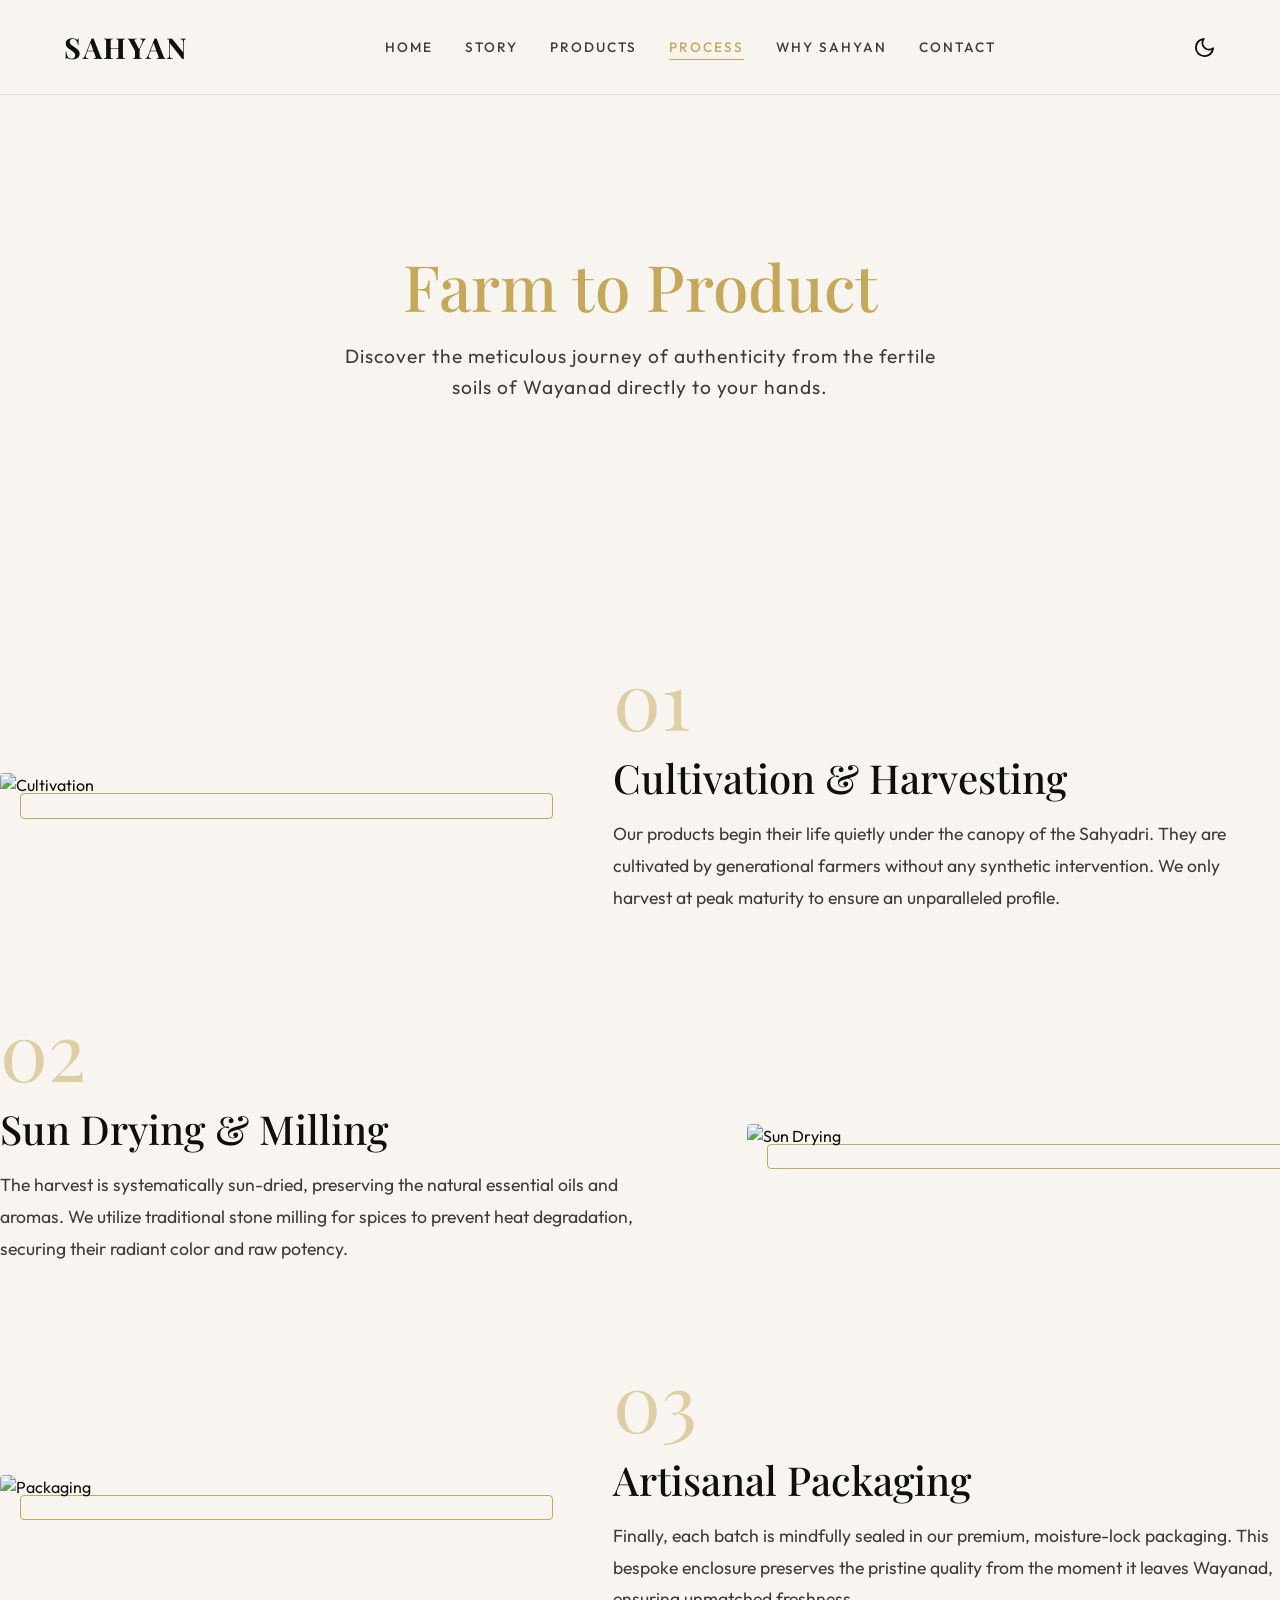
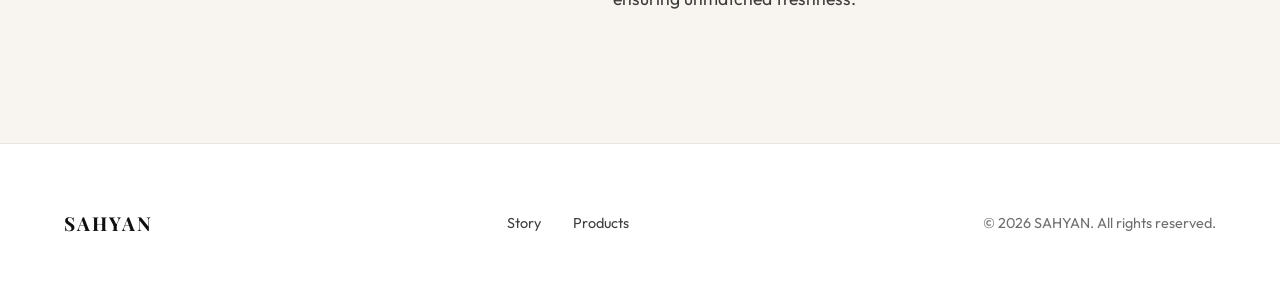
==== process.html @ 4b477050 "first commit" ====
<!DOCTYPE html>
<html lang="en">
<head>
  <meta charset="UTF-8">
  <meta name="viewport" content="width=device-width, initial-scale=1.0">
  <title>Our Process | SAHYAN</title>
  <link rel="stylesheet" href="./style.css">
</head>
<body>

  <header class="header">
    <a href="index.html" class="logo">SAHYAN</a>
    <nav>
      <ul class="nav-links">
        <li><a href="index.html">Home</a></li>
        <li><a href="story.html">Story</a></li>
        <li><a href="products.html">Products</a></li>
        <li><a href="process.html" class="active">Process</a></li>
        <li><a href="why-sahyan.html">Why Sahyan</a></li>
        <li><a href="contact.html">Contact</a></li>
      </ul>
    </nav>
    <div class="actions">
      <button class="theme-toggle" aria-label="Toggle Dark Mode">
        <svg stroke="currentColor" fill="none" stroke-width="2" viewBox="0 0 24 24" stroke-linecap="round" stroke-linejoin="round" height="1.2em" width="1.2em"><path d="M21 12.79A9 9 0 1 1 11.21 3 7 7 0 0 0 21 12.79z"></path></svg>
      </button>
    </div>
  </header>

  <main style="padding-top: 120px;">
    <section class="section container text-center fade-in">
      <h1 class="text-serif text-accent" style="font-size: 4rem; margin-bottom: 1rem;">Farm to Product</h1>
      <p style="font-size: 1.2rem; opacity: 0.8; max-width: 600px; margin: 0 auto; letter-spacing: 1px;">Discover the meticulous journey of authenticity from the fertile soils of Wayanad directly to your hands.</p>
    </section>

    <section class="section container">
      <!-- Step 1 -->
      <div class="split-layout fade-in" style="margin-bottom: 6rem;">
        <div class="split-img" style="flex: 0.8;">
          <img src="https://images.unsplash.com/photo-1595166297316-f6ab0e5c8e31?auto=format&fit=crop&q=80&w=800" alt="Cultivation">
        </div>
        <div class="split-content">
          <div class="text-serif text-accent" style="font-size: 5rem; line-height: 1; opacity: 0.5; margin-bottom: 1rem;">01</div>
          <h2 class="text-serif" style="font-size: 2.5rem; margin-bottom: 1rem;">Cultivation & Harvesting</h2>
          <p style="font-size: 1.1rem; opacity: 0.8; line-height: 1.8;">Our products begin their life quietly under the canopy of the Sahyadri. They are cultivated by generational farmers without any synthetic intervention. We only harvest at peak maturity to ensure an unparalleled profile.</p>
        </div>
      </div>

      <!-- Step 2 -->
      <div class="split-layout reverse fade-in" style="margin-bottom: 6rem;">
        <div class="split-img" style="flex: 0.8;">
          <img src="https://images.unsplash.com/photo-1621213032549-dcd546b53a81?auto=format&fit=crop&q=80&w=800" alt="Sun Drying">
        </div>
        <div class="split-content">
          <div class="text-serif text-accent" style="font-size: 5rem; line-height: 1; opacity: 0.5; margin-bottom: 1rem;">02</div>
          <h2 class="text-serif" style="font-size: 2.5rem; margin-bottom: 1rem;">Sun Drying & Milling</h2>
          <p style="font-size: 1.1rem; opacity: 0.8; line-height: 1.8;">The harvest is systematically sun-dried, preserving the natural essential oils and aromas. We utilize traditional stone milling for spices to prevent heat degradation, securing their radiant color and raw potency.</p>
        </div>
      </div>

      <!-- Step 3 -->
      <div class="split-layout fade-in">
        <div class="split-img" style="flex: 0.8;">
          <img src="https://images.unsplash.com/photo-1498804103079-a6351b050096?auto=format&fit=crop&q=80&w=800" alt="Packaging">
        </div>
        <div class="split-content">
          <div class="text-serif text-accent" style="font-size: 5rem; line-height: 1; opacity: 0.5; margin-bottom: 1rem;">03</div>
          <h2 class="text-serif" style="font-size: 2.5rem; margin-bottom: 1rem;">Artisanal Packaging</h2>
          <p style="font-size: 1.1rem; opacity: 0.8; line-height: 1.8;">Finally, each batch is mindfully sealed in our premium, moisture-lock packaging. This bespoke enclosure preserves the pristine quality from the moment it leaves Wayanad, ensuring unmatched freshness.</p>
        </div>
      </div>
    </section>

  </main>

  <footer class="footer">
    <div class="logo" style="font-size: 1.2rem;">SAHYAN</div>
    <ul class="footer-links">
      <li><a href="story.html">Story</a></li>
      <li><a href="products.html">Products</a></li>
    </ul>
    <div style="opacity: 0.6; font-size: 0.9rem;">&copy; 2026 SAHYAN. All rights reserved.</div>
  </footer>

  <script src="./main.js"></script>
</body>
</html>
---- style.css ----
@import url('https://fonts.googleapis.com/css2?family=Outfit:wght@300;400;500;600&family=Playfair+Display:ital,wght@0,400;0,500;0,600;0,700;1,400&display=swap');

:root {
  --primary-bg: #F8F5F0;
  --text-dark: #0F0F0F;
  --accent-gold: #C6A85B;
  --forest-green: #1F3D2B;
  --card-bg: #ffffff;
  --border-color: rgba(15, 15, 15, 0.1);
  --header-glass: rgba(248, 245, 240, 0.8);
  
  --font-serif: 'Playfair Display', serif;
  --font-sans: 'Outfit', sans-serif;
  
  --spacing-sm: 1rem;
  --spacing-md: 2rem;
  --spacing-lg: 4rem;
  --spacing-xl: 8rem;
  
  --transition-smooth: all 0.4s cubic-bezier(0.25, 1, 0.5, 1);
}

[data-theme="dark"] {
  --primary-bg: #0F0F0F;
  --text-dark: #F8F5F0;
  --card-bg: #1a1a1a;
  --border-color: rgba(248, 245, 240, 0.1);
  --header-glass: rgba(15, 15, 15, 0.8);
}

* { margin: 0; padding: 0; box-sizing: border-box; }

body {
  font-family: var(--font-sans);
  background-color: var(--primary-bg);
  color: var(--text-dark);
  line-height: 1.6;
  overflow-x: hidden;
  transition: background-color 0.4s ease, color 0.4s ease;
}

h1, h2, h3, h4, h5, h6 { font-family: var(--font-serif); font-weight: 500; line-height: 1.2; }
a { text-decoration: none; color: inherit; }
img { max-width: 100%; height: auto; display: block; border-radius: 4px; }

/* Utilities */
.text-accent { color: var(--accent-gold); }
.text-serif { font-family: var(--font-serif); }
.text-center { text-align: center; }
.container { max-width: 1400px; margin: 0 auto; padding: 0 5%; }
.section { padding: var(--spacing-xl) 0; }
.my-md { margin-top: var(--spacing-md); margin-bottom: var(--spacing-md); }

/* Buttons */
.btn {
  display: inline-flex;
  align-items: center;
  justify-content: center;
  padding: 1rem 2.5rem;
  font-family: var(--font-sans);
  font-size: 0.9rem;
  font-weight: 500;
  text-transform: uppercase;
  letter-spacing: 2px;
  cursor: pointer;
  transition: var(--transition-smooth);
  border: 1px solid transparent;
}
.btn-primary { background-color: var(--accent-gold); color: #fff; }
.btn-primary:hover { background-color: var(--forest-green); color: #fff; border-color: var(--forest-green); box-shadow: 0 10px 20px rgba(0,0,0,0.1); }
.btn-outline { background-color: transparent; border-color: var(--accent-gold); color: var(--accent-gold); }
.btn-outline:hover { background-color: var(--accent-gold); color: #fff; }

/* Header */
.header {
  position: fixed; top: 0; width: 100%; padding: 1.5rem 5%; display: flex;
  justify-content: space-between; align-items: center; z-index: 100;
  background: var(--header-glass); backdrop-filter: blur(10px); -webkit-backdrop-filter: blur(10px);
  border-bottom: 1px solid var(--border-color); transition: var(--transition-smooth);
}
.logo { font-family: var(--font-serif); font-size: 1.8rem; font-weight: 700; letter-spacing: 2px; text-transform: uppercase; color: var(--text-dark); }
.nav-links { display: flex; gap: 2rem; list-style: none; }
.nav-links a { font-size: 0.85rem; text-transform: uppercase; letter-spacing: 2px; position: relative; font-weight: 500; opacity: 0.8; transition: var(--transition-smooth); }
.nav-links a:hover, .nav-links a.active { opacity: 1; color: var(--accent-gold); }
.nav-links a::after { content: ''; position: absolute; width: 0; height: 1px; bottom: -4px; left: 0; background-color: var(--accent-gold); transition: var(--transition-smooth); }
.nav-links a:hover::after, .nav-links a.active::after { width: 100%; }
.actions { display: flex; align-items: center; gap: 1.5rem; }
.theme-toggle, .cart-toggle { background: none; border: none; cursor: pointer; color: var(--text-dark); font-size: 1.2rem; display: flex; transition: color 0.3s ease; }
.theme-toggle:hover, .cart-toggle:hover { color: var(--accent-gold); }

/* Hero Section */
.hero-section {
  height: 100vh; display: flex; align-items: center; justify-content: center;
  position: relative; overflow: hidden; background-color: var(--forest-green);
  color: #F8F5F0; text-align: center;
}
.hero-video {
  position: absolute;
  top: 50%;
  left: 50%;
  min-width: 100%;
  min-height: 100%;
  width: auto;
  height: auto;
  transform: translate(-50%, -50%);
  object-fit: cover;
  z-index: 0;
}
.hero-bg-overlay {
  position: absolute; top: 0; left: 0; right: 0; bottom: 0;
  background: rgba(31, 61, 43, 0.5); /* Forest green tint */
  z-index: 0;
}
.hero-content { position: relative; z-index: 1; max-width: 800px; padding: 0 5%; }
.hero-content h1 { font-size: 6rem; margin-bottom: 0.5rem; color: var(--accent-gold); letter-spacing: 4px; }
.tagline { font-size: 1.2rem; text-transform: uppercase; letter-spacing: 6px; margin-bottom: 3rem; font-weight: 300; opacity: 0.9; }

/* Story Preview (Split Layout) */
.split-layout { display: flex; align-items: center; gap: 5rem; }
.split-layout.reverse { flex-direction: row-reverse; }
.split-content { flex: 1; }
.split-img { flex: 1; position: relative; width: 100%; }
.split-img img { border-radius: 4px; width: 100%; max-height: 600px; object-fit: cover; }
.split-img::after { 
  content: ''; position: absolute; border: 1px solid var(--accent-gold); 
  top: 20px; left: 20px; right: -20px; bottom: -20px; z-index: -1; border-radius: 4px; 
}
@media (max-width: 900px) { .split-layout, .split-layout.reverse { flex-direction: column; gap: 3rem; } .split-img::after { display: none; } }

/* Grid Layouts */
.grid-3 { display: grid; grid-template-columns: repeat(auto-fit, minmax(300px, 1fr)); gap: 3rem; }
.feature-card { background: var(--card-bg); border: 1px solid var(--border-color); padding: 3rem 2rem; text-align: center; transition: var(--transition-smooth); }
.feature-card:hover { transform: translateY(-10px); border-color: var(--accent-gold); box-shadow: 0 20px 40px rgba(0,0,0,0.05); }
.feature-icon { font-size: 2.5rem; color: var(--accent-gold); margin-bottom: 1.5rem; }

/* Product Details Layout */
.product-detail-section { display: grid; grid-template-columns: 1fr 1fr; gap: 5rem; align-items: center; padding: 6rem 0; border-bottom: 1px solid var(--border-color); }
.product-detail-section:last-child { border-bottom: none; }
.product-img-wrapper { background: var(--card-bg); border: 1px solid var(--border-color); padding: 4rem; text-align: center; transition: var(--transition-smooth); }
.product-img-wrapper img { width: 100%; max-height: 500px; object-fit: contain; mix-blend-mode: multiply; transition: transform 0.6s ease; }
[data-theme="dark"] .product-img-wrapper img { mix-blend-mode: normal; }
.product-img-wrapper:hover img { transform: scale(1.05); }

.size-selector { display: flex; gap: 1rem; margin-top: 0.5rem; }
.size-btn { padding: 0.6rem 1.5rem; border: 1px solid var(--border-color); background: transparent; color: var(--text-dark); cursor: pointer; transition: var(--transition-smooth); font-family: var(--font-sans); }
.size-btn.active, .size-btn:hover { border-color: var(--accent-gold); color: var(--accent-gold); }

.quantity-selector { display: flex; align-items: center; gap: 1rem; border: 1px solid var(--border-color); width: fit-content; margin-top: 0.5rem; }
.qty-btn { background: transparent; border: none; padding: 0.8rem 1.2rem; cursor: pointer; color: var(--text-dark); font-size: 1.2rem; }
.qty-input { width: 40px; text-align: center; border: none; background: transparent; color: var(--text-dark); font-family: var(--font-sans); font-size: 1rem; }

/* Forms */
.form-group { margin-bottom: 1.5rem; }
.form-control { width: 100%; padding: 1rem; background: var(--card-bg); border: 1px solid var(--border-color); color: var(--text-dark); font-family: var(--font-sans); font-size: 1rem; }
.form-control:focus { outline: none; border-color: var(--accent-gold); }

/* Animations */
.fade-in { opacity: 0; transform: translateY(30px); transition: opacity 1s cubic-bezier(0.25, 1, 0.5, 1), transform 1s cubic-bezier(0.25, 1, 0.5, 1); }
.fade-in.appear { opacity: 1; transform: translateY(0); }

/* Footer */
.footer { background: var(--card-bg); padding: 4rem 5%; border-top: 1px solid var(--border-color); display: flex; justify-content: space-between; align-items: center; }
.footer-links { display: flex; gap: 2rem; list-style: none; font-size: 0.9rem; opacity: 0.8; }
@media (max-width: 768px) { .footer { flex-direction: column; gap: 2rem; text-align: center; } .hero-content h1 { font-size: 4rem; } .nav-links { display: none; } }
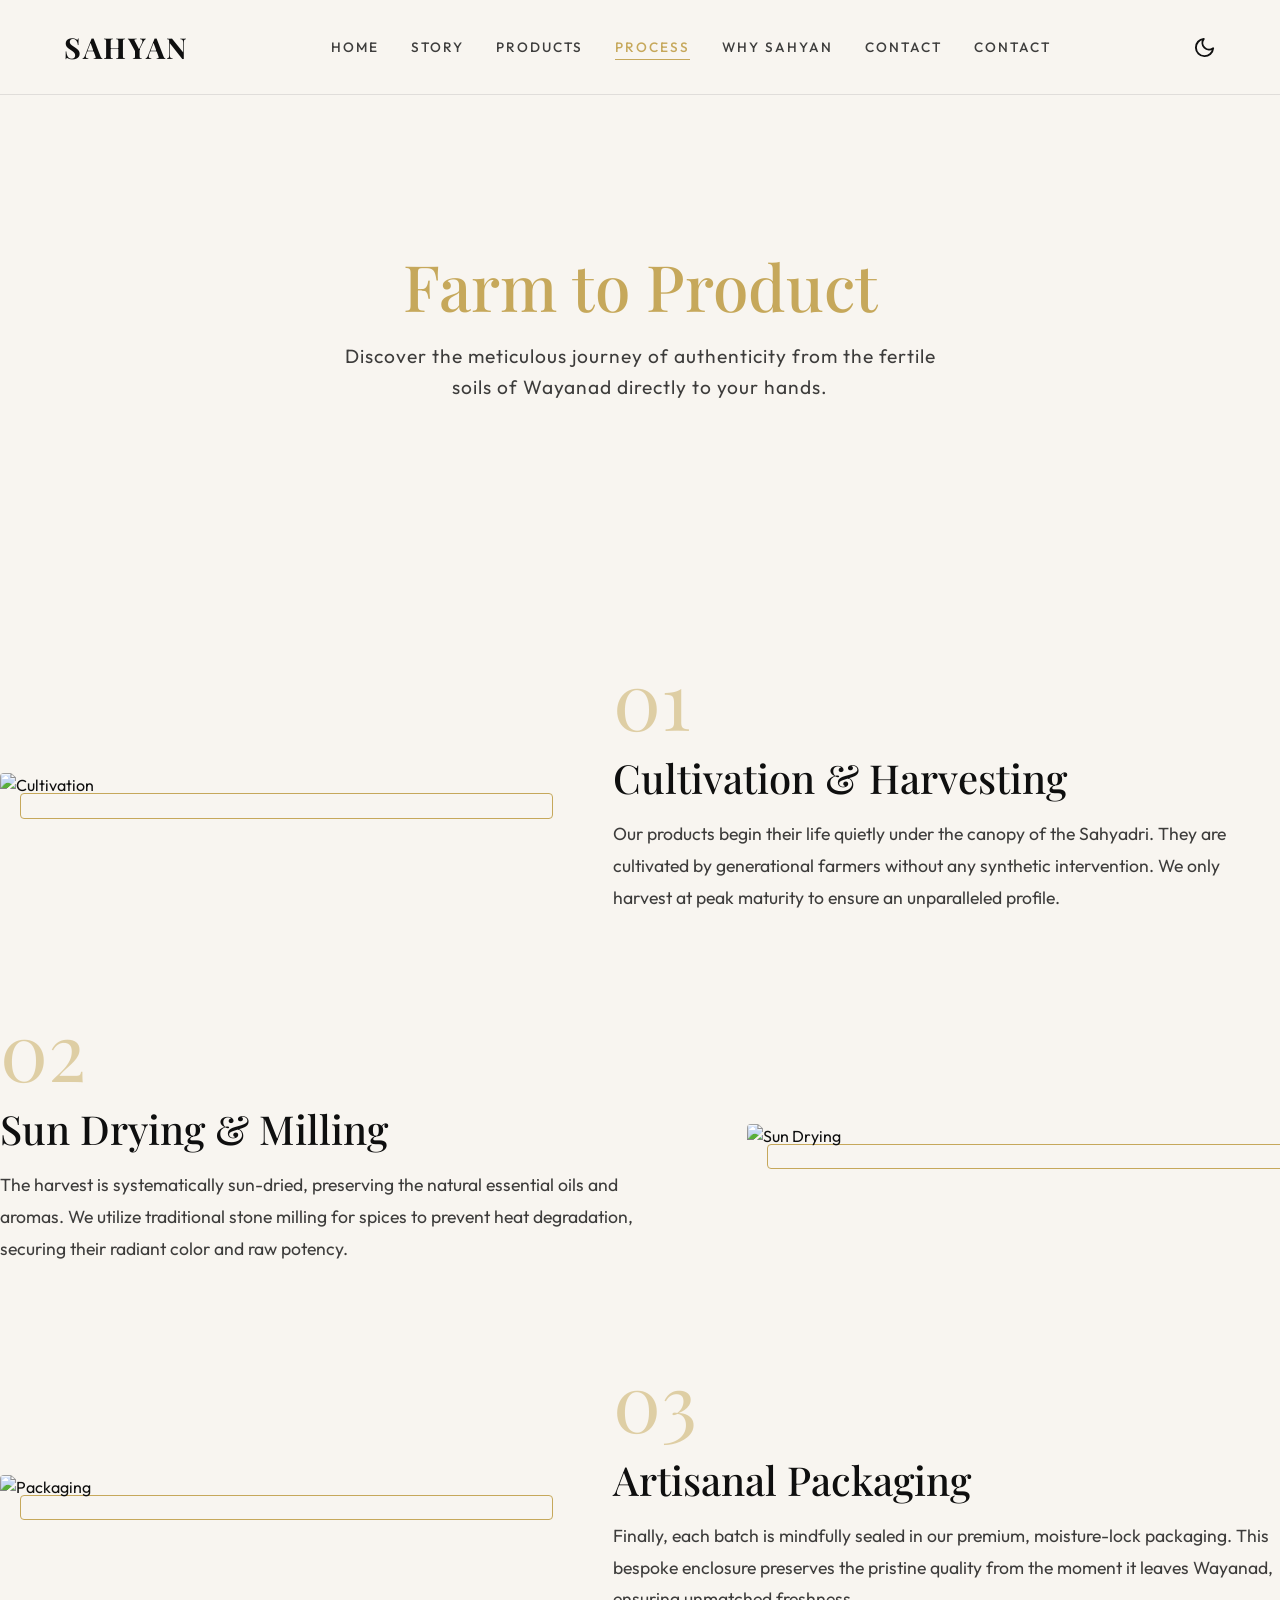
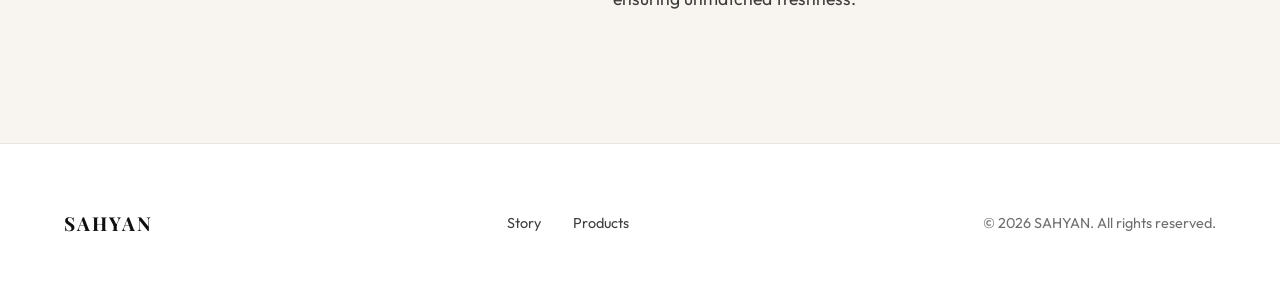
==== commit c1d529bc: "Update process.html" ====
--- a/process.html
+++ b/process.html
@@ -17,6 +17,7 @@
         <li><a href="products.html">Products</a></li>
         <li><a href="process.html" class="active">Process</a></li>
         <li><a href="why-sahyan.html">Why Sahyan</a></li>
+        <li><a href="contact.html">Contact</a></li>
         <li><a href="contact.html">Contact</a></li>
       </ul>
     </nav>
